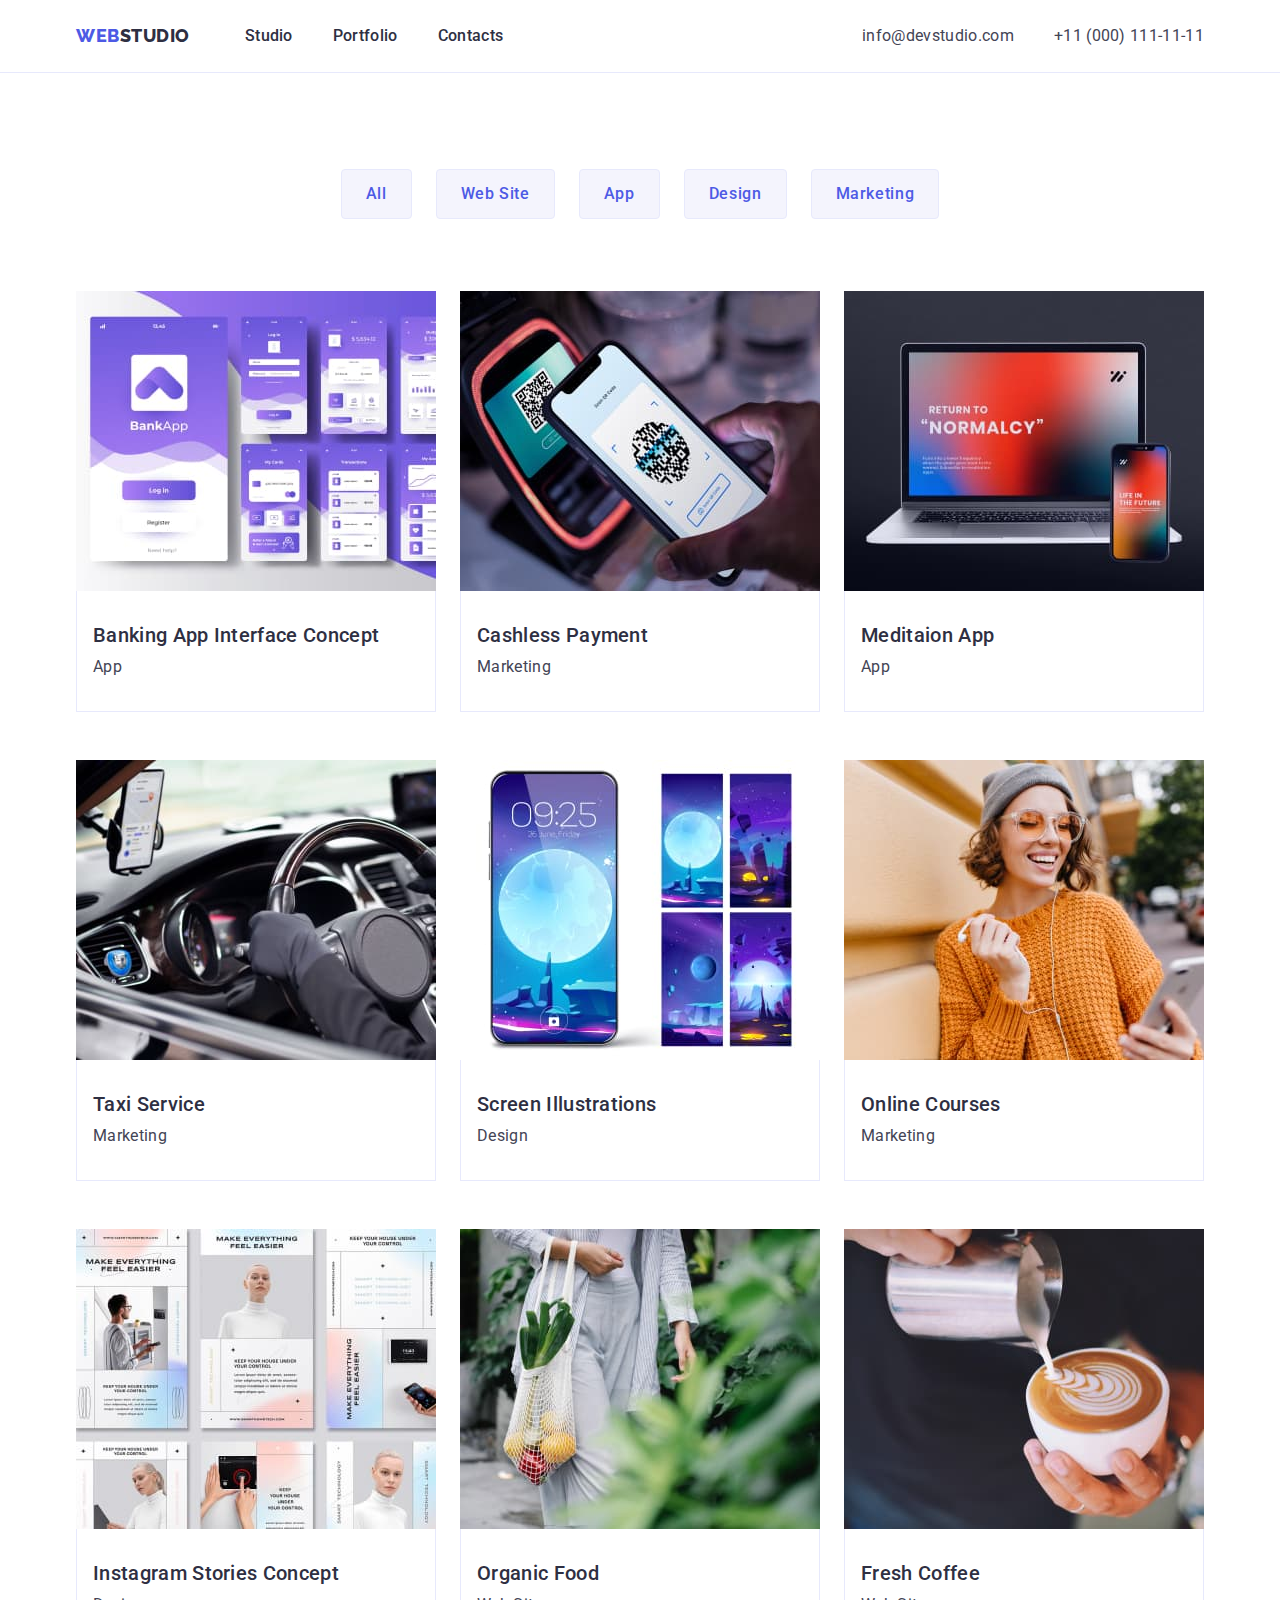
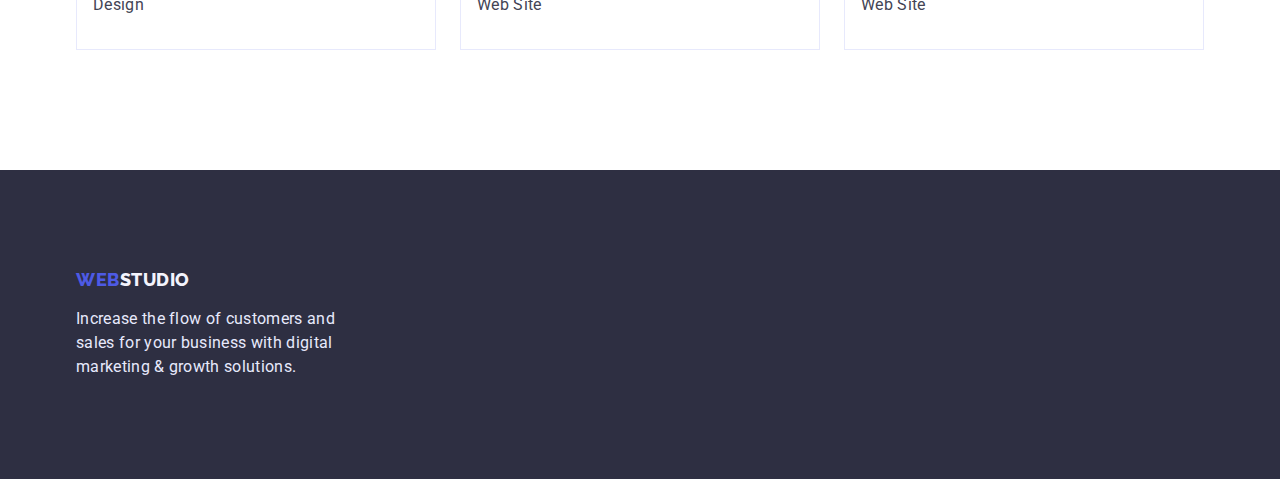
==== portfolio.html @ 79eab851 "Initial commit" ====
<!DOCTYPE html>
<html lang="en">
  <head>
    <meta charset="UTF-8" />
    <meta http-equiv="X-UA-Compatible" content="IE=edge" />
    <meta name="viewport" content="width=device-width, initial-scale=1.0" />
    <title>Portfolio</title>
    <link
      href="https://fonts.googleapis.com/css2?family=Raleway:wght@800&family=Roboto:wght@400;500;700&display=swap"
      rel="stylesheet"
    />
    <link
      rel="stylesheet"
      href="https://cdnjs.cloudflare.com/ajax/libs/modern-normalize/1.0.0/modern-normalize.min.css"
    />
    <link rel="stylesheet" href="./css/styles.css" />
  </head>
  <body>
    <header >
       <div class="container">
      <nav class="main-nav">
        <a class="logo" href="./index.html"><span>WEB</span>STUDIO</a>
        <ul class="site-nav list">
          <li class="item">
            <a href="./index.html" class="link"> Studio</a>
          </li>
          <li class="item">
            <a href="./portfolio.html" class="link"> Portfolio</a>
          </li>
          <li class="item">
            <a href="" class="link"> Contacts</a>
          </li>
        </ul>
      </nav>
      <address class="main-address">
        <ul class="site-addres list">
          <li class="item">
            <a href="mailto:info@devstudio.com" class="link"
              >info@devstudio.com</a
            >
          </li>
          <li class="item">
            <a href="tel:+110001111111" class="link">+11 (000) 111-11-11</a>
          </li>
        </ul>
      </address>
      
    </header>
    <main>
      <!-- кнопки -->
      <section class="section-portfolio section">
        <div class="container">
          <h2 class="section-title visually-hidden">Portfolio</h2>
          <ul class="section-button items">
            <li class="item">
              <button type="button" class="items-title">All</button>
            </li>
            <li class="item">
              <button type="button" class="items-title">Web Site</button>
            </li>
            <li class="item">
              <button type="button" class="items-title">App</button>
            </li>
            <li class="item">
              <button type="button" class="items-title">Design</button>
            </li>
            <li class="item">
              <button type="button" class="items-title">Marketing</button>
            </li>
          </ul>
        
          <ul class="project list">
            <li class="item">
              <a href="" class="column">
                <img
                  src="./images/portfolio1.jpg"
                  alt="Banking App Interface Concept"
                  width="360"
                  height="300"
                />
                <div class="content">
                  <h3 class="title">Banking App Interface Concept</h3>
                  <p class="slogan">App</p>
                </div>
                
              </a>
            </li>
            <li class="item">
              <a href="" class="column">
                <img
                  src="./images/portfolio2.jpg"
                  alt="Cashless Payment"
                  width="360"
                  height="300"
                />
                <div class="content">
                  <h3 class="title">Cashless Payment</h3>
                  <p class="slogan">Marketing</p>
                </div>
              </a>
            </li>
            <li class="item">
              <a href="" class="column">
                <img
                  src="./images/portfolio3.jpg"
                  alt="Meditaion App"
                  width="360"
                  height="300"
                />
                <div class="content">
                  <h3 class="title">Meditaion App</h3>
                  <p class="slogan">App</p>
                </div>
              </a>
            </li>
            <li class="item">
              <a href="" class="column">
                <img
                  src="./images/portfolio4.jpg"
                  alt="Taxi Service"
                  width="360"
                  height="300"
                />
                <div class="content">
                  <h3 class="title">Taxi Service</h3>
                  <p class="slogan">Marketing</p>
                </div>
              </a>
            </li>
            <li class="item">
              <a href="" class="column">
                <img
                  src="./images/portfolio5.jpg"
                  alt="Screen Illustrations"
                  width="360"
                  height="300"
                />
                <div class="content">
                  <h3 class="title">Screen Illustrations</h3>
                  <p class="slogan">Design</p>
                </div>
              </a>
            </li>
            <li class="item">
              <a href="" class="column">
                <img
                  src="./images/portfolio6.jpg"
                  alt="Online Courses"
                  width="360"
                  height="300"
                />
                <div class="content">
                  <h3 class="title">Online Courses</h3>
                  <p class="slogan">Marketing</p>
                </div>
              </a>
            </li>
            <li class="item">
              <a href="" class="column">
                <img
                  src="./images/portfolio7.jpg"
                  alt="Instagram Stories Concept"
                  width="360"
                  height="300"
                />
                <div class="content">
                  <h3 class="title">Instagram Stories Concept</h3>
                  <p class="slogan">Design</p>
                </div>
              </a>
            </li>
            <li class="item">
              <a href="" class="column">
                <img
                  src="./images/portfolio8.jpg"
                  alt="Organic Food"
                  width="360"
                  height="300"
                />
                <div class="content">
                  <h3 class="title">Organic Food</h3>
                  <p class="slogan">Web Site</p>
                </div>
              </a>
            </li>
            <li class="item">
              <a href="" class="column">
                <img
                  src="./images/portfolio9.jpg"
                  alt="Fresh Coffee"
                  width="360"
                  height="300"
                />
                <div class="content">
                  <h3 class="title">Fresh Coffee</h3>
                  <p class="slogan">Web Site</p>
                </div>
              </a>
            </li>
          </ul>
        </div>
      </section>
    </main>
    <footer class="footer">
      <div class="container-footer container">
        <a href="./index.html" class="logo-footer"><span>WEB</span>STUDIO</a>
        <p class="text-footer">
          Increase the flow of customers and sales for your business with
          digital marketing & growth solutions.

        </p>
      </div>
    </footer>
  </body>
</html>
---- css/styles.css ----
/* колір силок   #2E2F42 */
  /* колір номера#434455 */
  /* колір кнопок #4D5AE5 */
  /* колір фона#F4F4FD */

  :root {
    --primary-text-color: #434455;
    --title-text-color: #2E2F42;
    --accent-color: #4D5AE5;
    --primary-fon-color: #FFFFFF;
    --primary-white-color: #F4F4FD;

  }

  /* загальне */
  body {
    font-family: Roboto, sans-serif;
    color: #434455;
    font-weight: 400;
    font-size: 16px;
    line-height: 1.5;
    letter-spacing: 0.02em;
  }

  img {
    display: block;
    max-width: 100%;
    height: auto;
  }

  /* утиліти */
  .list,
  .title,
  p {
    list-style: none;
    text-decoration: none;
    padding: 0px;
    margin: 0px;
  }

  .main-nav,
  header .container {
    display: flex;
    align-items: center;


  }

  header {
    padding-left: 20px;
    padding-right: 20px;
    border-bottom: 1px solid #E7E9FC;

  }

  .container {
    margin-left: auto;
    margin-right: auto;
    width: 1158px;
    padding-left: 15px;
    padding-right: 15px;
  }

  /* логотип */
  .logo {
    color: var(--title-text-color);
    font-family: Raleway, cursive;
    font-weight: 800;
    font-size: 18px;
    line-height: 1.3;
    letter-spacing: 0.03em;
    text-decoration: none;
  }

  span {
    color: var(--accent-color);
  }

  /* навігація */
  .site-nav {
    margin-left: 55px;
  }

  .site-nav,
  .site-addres {
    display: flex;
    margin-bottom: 0px;
    margin-top: 0px;

  }

  .site-nav .item+.item,
  .site-addres .item+.item {
    margin-left: 40px;

  }

  .site-nav .link {
    padding-top: 24px;
    padding-bottom: 24px;
    display: block;
    color: var(--title-text-color);
    font-weight: 500;
    text-decoration: none;

  }

  .site-nav .link:hover,
  .site-nav .link:focus {
    color: var(--accent-color);

  }

  /* адреси */
  .main-address {
    margin-left: auto;
  }

  .site-addres .link {
    display: block;
    padding-top: 24px;
    padding-bottom: 24px;

    color: var(--primary-text-color);
    text-decoration: none;
    font-style: normal;
  }

  .site-addres .link:hover,
  .site-addres .link:focus {
    color: var(--accent-color);
  }

  /* герой */
  .hero {
    background-color: var(--title-text-color);


  }

  .hero .container {
    padding-top: 188px;
    padding-bottom: 188px;
    text-align: center;

  }

  .hero-title {
    color: var(--primary-fon-color);
    font-weight: 700;
    font-size: 56px;
    line-height: 1.07;
    width: 494px;
    margin-bottom: 48px;
    margin-left: auto;
    margin-right: auto;
  }

  /* кнопка  студія*/
  .button {
    background-color: var(--accent-color);
    color: var(--primary-white-color);
    font-family: inherit;
    cursor: pointer;
    font-weight: 500;
    font-size: 16px;
    line-height: 1.5;
    letter-spacing: 0.04em;
    border-radius: 4px;
    padding-top: 16px;
    padding-right: 32px;
    padding-bottom: 16px;
    padding-left: 32px;
  }

  /* секції */
  .section {
    padding-top: 120px;
    padding-bottom: 120px;

  }

  .section.work {
    padding-top: 0px;
  }

  /* що ми робимо */
  .site-work {
    display: flex;
  }

  .site-work .item+.item {
    margin-left: 24px;
  }

  .section-comands {
    background-color: var(--primary-white-color);
  }

  .section-title {
    margin-top: 0px;
    margin-bottom: 72px;
    color: var(--title-text-color);
    font-weight: 700;
    font-size: 36px;
    line-height: 1.1;
    text-align: center;
  }

  /* списки */

  .feature-list .title,
  .work-list .title {
    color: var(--title-text-color);
    font-weight: 500;
    font-size: 20px;
    line-height: 1.2;
    text-decoration: none;
    margin-top: 0px;
    margin-bottom: 8px;
  }

  /* сексія переваг */
  .feature-list {
    display: flex;
  }

  .feature-list .item+.item {
    margin-left: 24px;
  }

  /* секція команди */
  .work-list {
    display: flex;
    flex-wrap: wrap;
  }

  .work-list .item+.item {
    margin-left: 24px;
  }

  .work-list .title {
    padding-top: 32px;
  }

  .work-list .slogan {
    padding-bottom: 32px;
  }

  .feature-list,
  .work-list {
    margin-top: 0px;
    margin-bottom: 0px;
  }

  .work-list .item {

    text-align: center;
    width: 264px;

    background-color: var(--primary-fon-color)
  }

  .item .team {
    width: 232px;
    height: 56px;
    background-color: #fff;
  }

  /* вікна силок */

  .slogan {
    color: #434455;
    margin-top: 0px;
    margin-bottom: 0px;
  }

  /* footer */
  .footer {
    background-color: var(--title-text-color);


    padding-top: 100px;

    padding-bottom: 100px;
  }

  .logo-footer {
    color: var(--primary-white-color);
    display: block;
    text-decoration: none;
    font-family: 'Raleway';
    font-style: normal;
    font-weight: 800;
    font-size: 18px;
    line-height: 1.16;
    letter-spacing: 0.03em;

    margin-bottom: 16px;
  }

  .text-footer {

    width: 264px;
    color: #E7E9FC;
    margin: 0;
  }


  /* скритий заголовок */
  .visually-hidden {
    position: absolute;
    width: 1px;
    height: 1px;
    margin: -1px;
    border: 0;
    padding: 0;
    white-space: nowrap;
    clip-path: inset(100%);
    clip: rect(0 0 0 0);
    overflow: hidden;
  }

  .project {

    display: flex;
    flex-wrap: wrap;
  }

  .project .title {
    color: var(--title-text-color);
    font-weight: 500;
    font-size: 20px;
    line-height: 1.2;
    text-decoration: none;
    margin-top: 0px;
    margin-bottom: 8px;
  }

  .project .column {
    text-decoration: none;
  }

  .content {
   
    
    border: 1px solid #E7E9FC;
    border-top: none;
    padding: 32px 16px;
  }

  .project .item {
    width: 360px;

    margin-right: 24px;
    margin-bottom: 48px;
  }

  .project .item:nth-last-child(-n+3) {
    margin-bottom: 0;
  }

  .project .item:nth-child(3n) {
    margin-right: 0;
  }

  /* кнопки портфоліо */


  .items-title {
    background-color: var(--primary-white-color);
    color: var(--accent-color);
    cursor: pointer;
    border: 1px solid #E7E9FC;
    border-radius: 4px;
    font-weight: 500;
    font-size: 16px;
    line-height: 1.5;
    letter-spacing: 0.04em;
    padding: 12px 24px;
    margin-left: auto;
    margin-right: auto;
  }

  .items-title:hover,
  .items-title:focus {
    color: var(--primary-fon-color);
    background-color: var(--accent-color);
    border-color: var(--accent-color);
  }

  .section-button .item+.item {
    margin-left: 24px;
  }

  .section-portfolio {
    padding-top: 96px;

  }

  .section-button {
    display: flex;
    flex-wrap: wrap;
    margin-bottom: 72px;
    margin-top: 0;
    padding: 0;
    list-style: none;

    justify-content: center;
  }
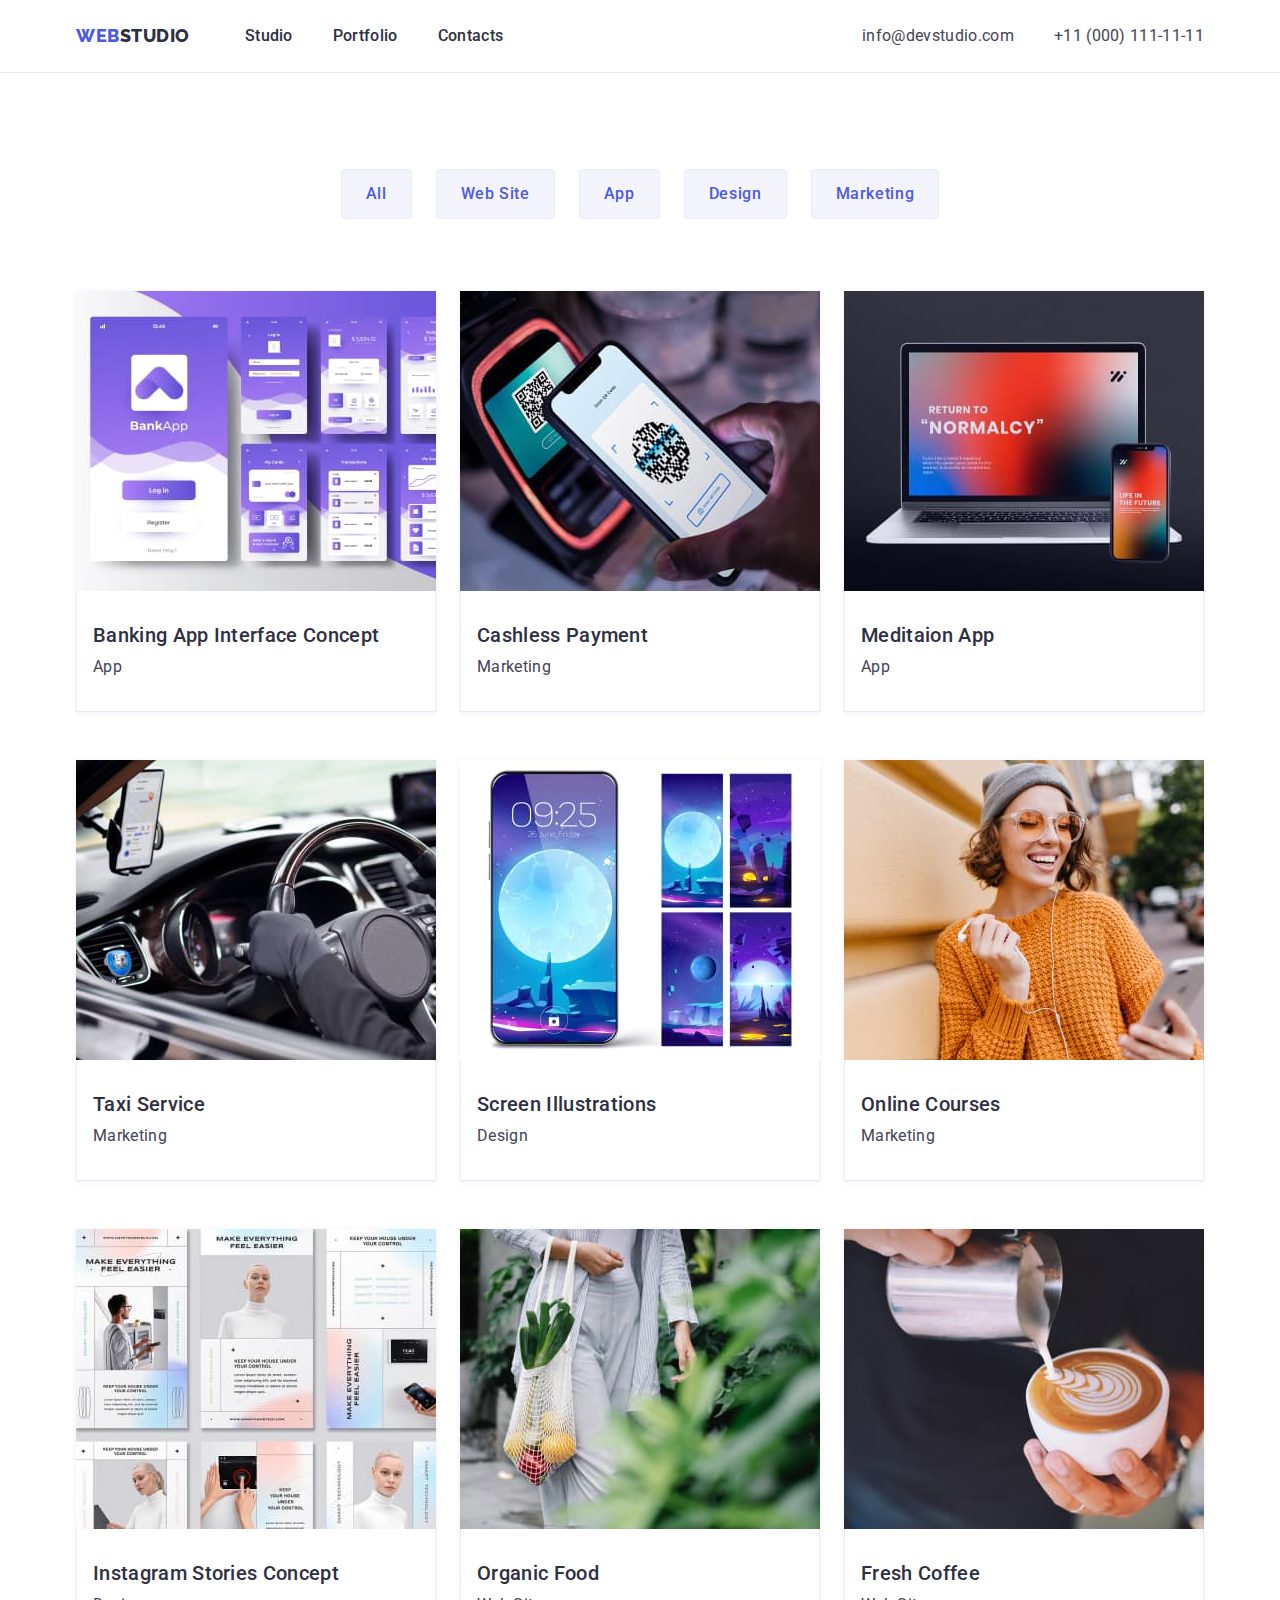
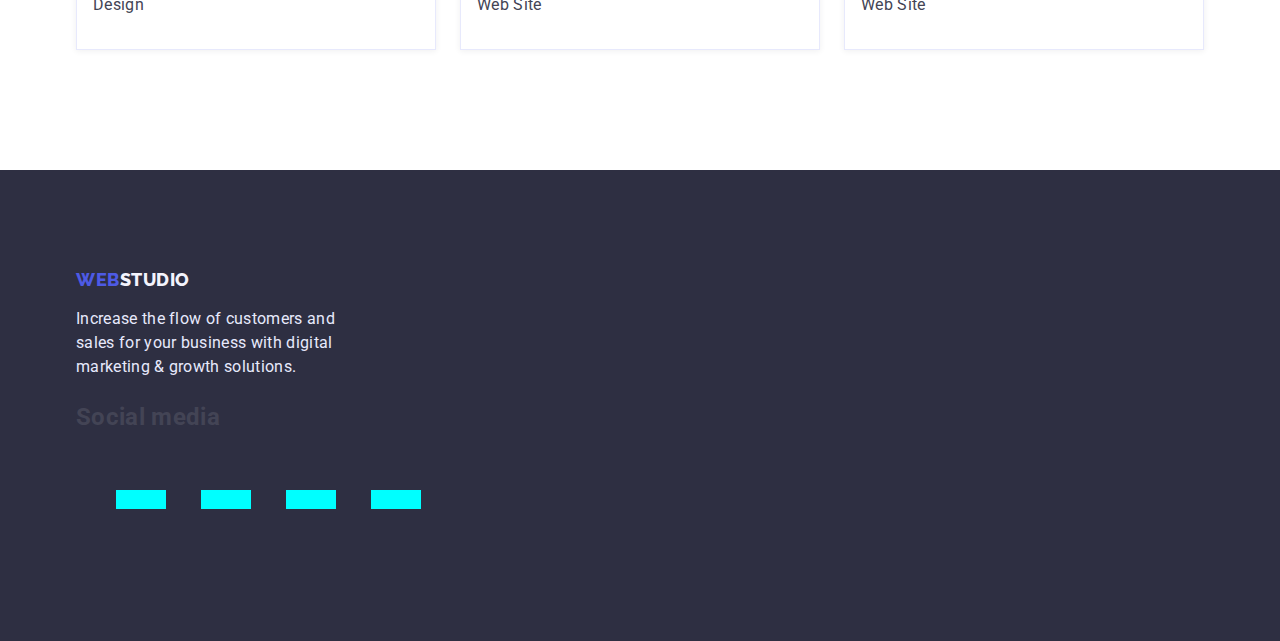
==== commit 6571b5f9: "787" ====
--- a/portfolio.html
+++ b/portfolio.html
@@ -16,35 +16,35 @@
     <link rel="stylesheet" href="./css/styles.css" />
   </head>
   <body>
-    <header >
-       <div class="container">
-      <nav class="main-nav">
-        <a class="logo" href="./index.html"><span>WEB</span>STUDIO</a>
-        <ul class="site-nav list">
-          <li class="item">
-            <a href="./index.html" class="link"> Studio</a>
-          </li>
-          <li class="item">
-            <a href="./portfolio.html" class="link"> Portfolio</a>
-          </li>
-          <li class="item">
-            <a href="" class="link"> Contacts</a>
-          </li>
-        </ul>
-      </nav>
-      <address class="main-address">
-        <ul class="site-addres list">
-          <li class="item">
-            <a href="mailto:info@devstudio.com" class="link"
-              >info@devstudio.com</a
-            >
-          </li>
-          <li class="item">
-            <a href="tel:+110001111111" class="link">+11 (000) 111-11-11</a>
-          </li>
-        </ul>
-      </address>
-      
+    <header>
+      <div class="container">
+        <nav class="main-nav">
+          <a class="logo" href="./index.html"><span>WEB</span>STUDIO</a>
+          <ul class="site-nav list">
+            <li class="item">
+              <a href="./index.html" class="link"> Studio</a>
+            </li>
+            <li class="item">
+              <a href="./portfolio.html" class="link"> Portfolio</a>
+            </li>
+            <li class="item">
+              <a href="" class="link"> Contacts</a>
+            </li>
+          </ul>
+        </nav>
+        <address class="main-address">
+          <ul class="site-addres list">
+            <li class="item">
+              <a href="mailto:info@devstudio.com" class="link"
+                >info@devstudio.com</a
+              >
+            </li>
+            <li class="item">
+              <a href="tel:+110001111111" class="link">+11 (000) 111-11-11</a>
+            </li>
+          </ul>
+        </address>
+      </div>
     </header>
     <main>
       <!-- кнопки -->
@@ -68,7 +68,7 @@
               <button type="button" class="items-title">Marketing</button>
             </li>
           </ul>
-        
+
           <ul class="project list">
             <li class="item">
               <a href="" class="column">
@@ -82,7 +82,6 @@
                   <h3 class="title">Banking App Interface Concept</h3>
                   <p class="slogan">App</p>
                 </div>
-                
               </a>
             </li>
             <li class="item">
@@ -207,8 +206,38 @@
         <p class="text-footer">
           Increase the flow of customers and sales for your business with
           digital marketing & growth solutions.
+        </p>
 
-        </p>
+        <h2 class="">Social media</h2>
+        <ul class="icons-footer">
+          <li class="item">
+            <a class="icon-networks">
+              <svg class="grgt">
+                <use href="./images/client-5.svg"></use>
+              </svg>
+            </a>
+          </li>
+          <li class="item">
+            <a class="icon-networks">
+              <svg class="grgt">
+                <use href="./images/client-5.svg"></use>
+              </svg>
+            </a>
+          </li>
+          <li class="item">
+            <a class="icon-networks">
+              <svg class="grgt">
+                <use href="./images/client-5.svg"></use>
+              </svg>
+            </a>
+          </li>
+          <li class="item">
+            <a class="icon-networks">
+              <svg class="grgt">
+                <use href="./images/client-5.svg"></use></svg
+            ></a>
+          </li>
+        </ul>
       </div>
     </footer>
   </body>
--- a/css/styles.css
+++ b/css/styles.css
@@ -134,16 +134,24 @@
   /* герой */
   .hero {
     background-color: var(--title-text-color);
-
-
-  }
-
-  .hero .container {
+    height: 600px;
+    max-width: 1440px;
+    margin-left: auto;
+    margin-right: auto;
+  background-image: linear-gradient(rgba(46, 47, 66, 0.7),
+  rgba(46, 47, 66, 0.7)),
+   url('../images/hero.jpg');
+  
+    background-repeat: repeat;
+    background-size: cover;
+    background-position: center;
     padding-top: 188px;
     padding-bottom: 188px;
     text-align: center;
 
   }
+
+  
 
   .hero-title {
     color: var(--primary-fon-color);
@@ -171,6 +179,7 @@
     padding-right: 32px;
     padding-bottom: 16px;
     padding-left: 32px;
+    box-shadow: 0px 4px 4px rgba(0, 0, 0, 0.15);
   }
 
   /* секції */
@@ -205,6 +214,7 @@
     font-size: 36px;
     line-height: 1.1;
     text-align: center;
+    text-transform: capitalize;
   }
 
   /* списки */
@@ -224,6 +234,32 @@
   .feature-list {
     display: flex;
   }
+ .feature-list .item::before{
+      content: "";
+      display: inline-block;
+      background-color: var(--primary-white-color);
+      height: 112px;
+      width: 264px;
+      background-repeat: no-repeat;
+      background-position: center;
+     
+ }
+ .item.icon-antenna::before{
+   background-image: url('../images/icons.svg/advantage-1.svg');
+
+   }
+
+  .item.icon-clock::before {
+  background-image: url('../images/icons.svg/advantage-2.svg');
+  }
+.item.icon-diagram::before {
+  background-image: url('../images/icons.svg/advantage-3.svg');
+
+}
+.item.icon-astronaut::before {
+  background-image: url('../images/icons.svg/advantage-4.svg');
+
+}
 
   .feature-list .item+.item {
     margin-left: 24px;
@@ -243,10 +279,7 @@
     padding-top: 32px;
   }
 
-  .work-list .slogan {
-    padding-bottom: 32px;
-  }
-
+  
   .feature-list,
   .work-list {
     margin-top: 0px;
@@ -258,7 +291,9 @@
     text-align: center;
     width: 264px;
 
-    background-color: var(--primary-fon-color)
+    background-color: var(--primary-fon-color);
+    box-shadow: 0px 1px 6px rgba(46, 47, 66, 0.08), 0px 1px 1px rgba(46, 47, 66, 0.16), 0px 2px 1px rgba(46, 47, 66, 0.08);
+      border-radius: 0px 0px 4px 4px;
   }
 
   .item .team {
@@ -266,6 +301,46 @@
     height: 56px;
     background-color: #fff;
   }
+.customers.list{
+  display: flex;
+  margin-left: auto;
+  margin-right: auto;
+}
+.customers .item{
+  border: 1px solid var(--primary-text-color);
+  border-radius: 5px;
+}
+.customers .item + .item{
+margin-left: 24px;
+}
+
+   .customer::before{
+    content: "";
+      display: inline-block;
+    width: 168px;
+    height: 88px;
+    background-repeat: no-repeat;
+    background-position: center;
+
+   }
+.customer.client-1::before{
+  background-image: url('../images/icons.svg/logo-1.svg');
+}
+.customer.client-2::before {
+  background-image: url('../images/icons.svg/logo-2.svg');
+}
+.customer.client-3::before {
+  background-image: url('../images/icons.svg/logo-3.svg');
+}
+.customer.client-4::before {
+  background-image: url('../images/icons.svg/logo-4.svg');
+}
+.customer.client-5::before {
+  background-image: url('../images/icons.svg/logo-5.svg');
+}
+.customer.client-6::before {
+  background-image: url('../images/icons.svg/logo-6.svg');
+}
 
   /* вікна силок */
 
@@ -278,7 +353,7 @@
   /* footer */
   .footer {
     background-color: var(--title-text-color);
-
+   display: flex;
 
     padding-top: 100px;
 
@@ -298,6 +373,7 @@
 
     margin-bottom: 16px;
   }
+ 
 
   .text-footer {
 
@@ -320,7 +396,7 @@
     clip: rect(0 0 0 0);
     overflow: hidden;
   }
-
+ 
   .project {
 
     display: flex;
@@ -342,8 +418,6 @@
   }
 
   .content {
-   
-    
     border: 1px solid #E7E9FC;
     border-top: none;
     padding: 32px 16px;
@@ -354,6 +428,7 @@
 
     margin-right: 24px;
     margin-bottom: 48px;
+    box-shadow: 0px 1px 6px rgba(46, 47, 66, 0.08);
   }
 
   .project .item:nth-last-child(-n+3) {
@@ -387,6 +462,7 @@
     color: var(--primary-fon-color);
     background-color: var(--accent-color);
     border-color: var(--accent-color);
+    box-shadow: 0px 3px 1px rgba(0, 0, 0, 0.1), 0px 2px 1px rgba(0, 0, 0, 0.08), 0px 2px 2px rgba(0, 0, 0, 0.12);
   }
 
   .section-button .item+.item {
@@ -407,4 +483,59 @@
     list-style: none;
 
     justify-content: center;
-  }+  }
+  .footer-networks{
+    color: red;
+    text-decoration: none;
+    margin-left: 120px;
+    margin-right: auto;
+  }
+    .icons-footer{
+      display: flex; 
+      list-style: none;
+      
+  }    
+    .icons-footer .item{
+      display: block;
+      height: 70px;
+    }
+  .icon-networks{
+    color: #fff;
+    text-decoration: none;
+     
+       background-color: aqua;
+    }
+    .icons-footer .item + .item{
+      margin-left: 35px;
+    }
+    .grgt{
+      width: 50px;
+      height: 50px;
+      color: red;
+    }
+   
+     
+  
+
+
+
+
+
+    .item .icons{
+      border-radius: 50%;
+      background-color: var(--accent-color);
+      width: 40px;
+      height: 40px;
+      display: block;
+      fill: red;
+      color: aqua;
+    }
+    .qwe{
+      fill: #fff;
+      
+    }
+        .customer-logo{
+          fill: red;
+          
+
+        }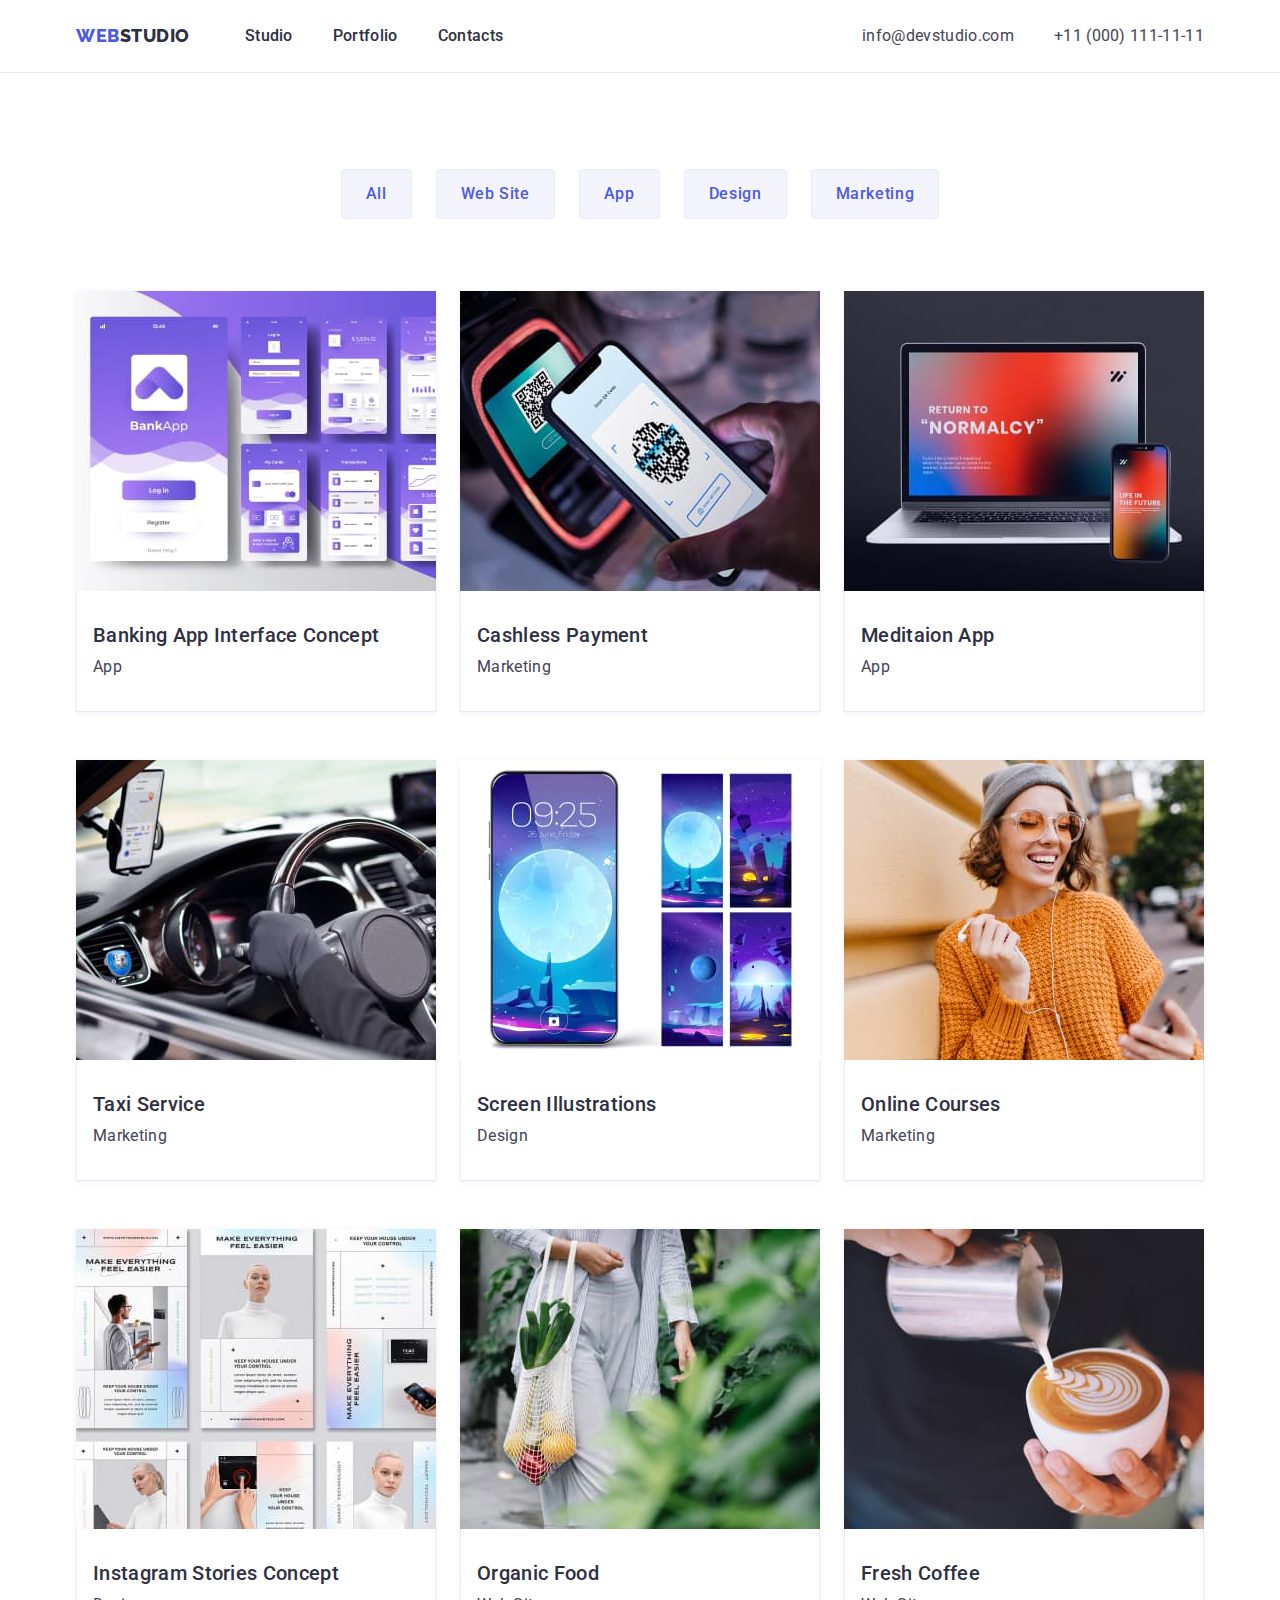
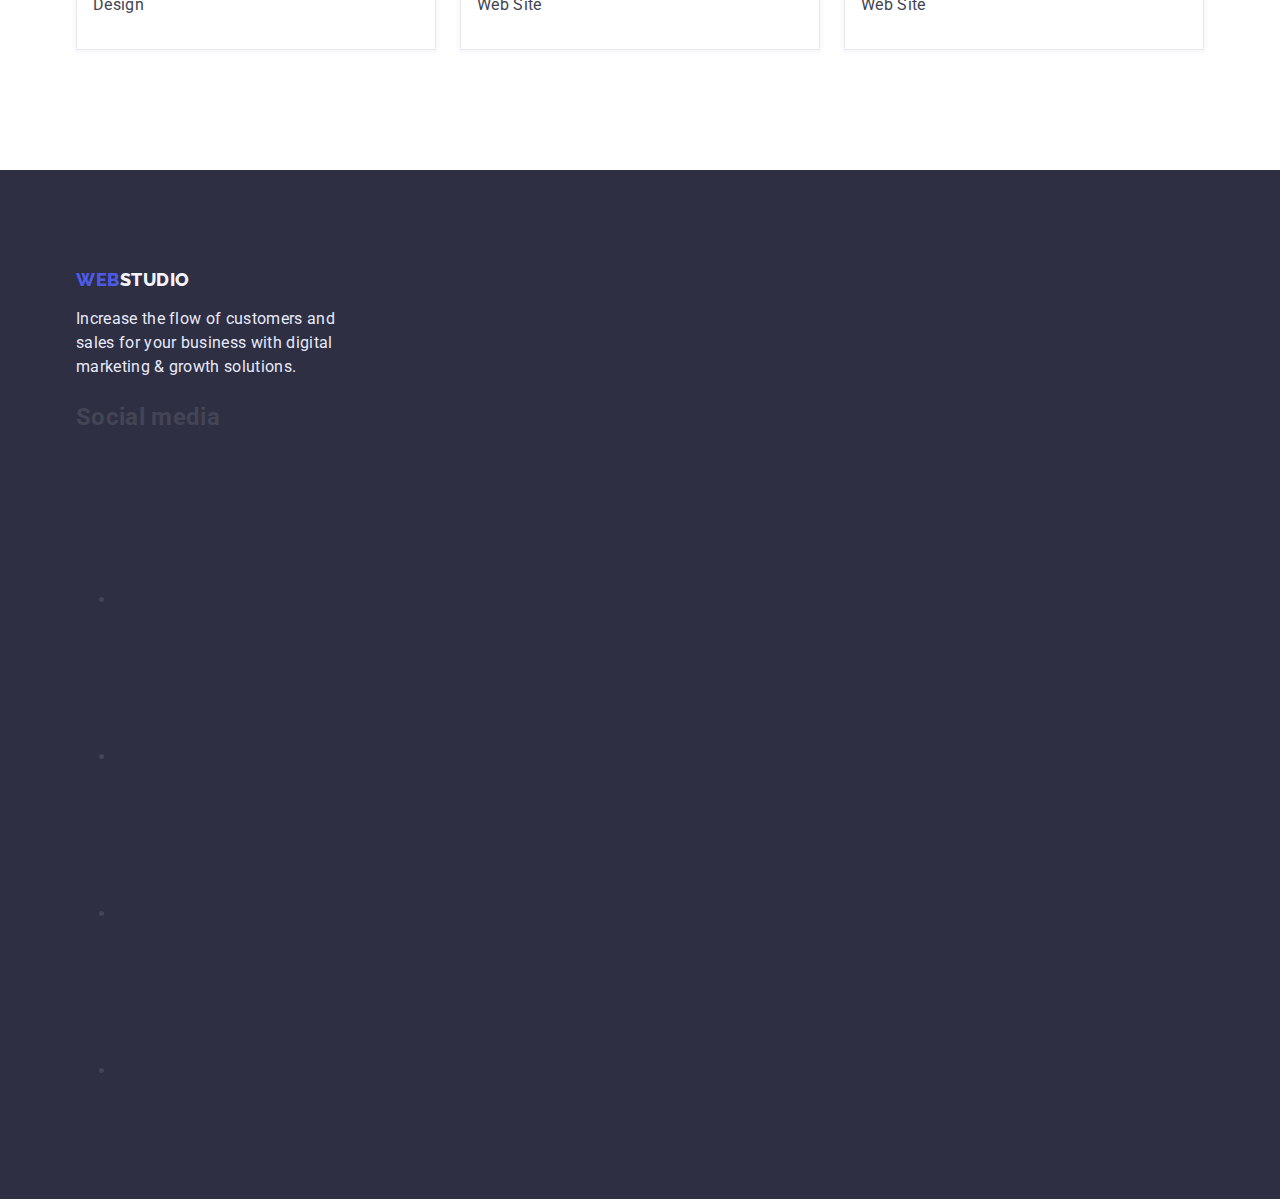
==== commit 5bdc527c: "іконки мереж" ====
--- a/portfolio.html
+++ b/portfolio.html
@@ -234,8 +234,9 @@
           <li class="item">
             <a class="icon-networks">
               <svg class="grgt">
-                <use href="./images/client-5.svg"></use></svg
-            ></a>
+                <use href="./images/client-5.svg"></use>
+              </svg>
+            </a>
           </li>
         </ul>
       </div>
--- a/css/styles.css
+++ b/css/styles.css
@@ -2,6 +2,7 @@
   /* колір номера#434455 */
   /* колір кнопок #4D5AE5 */
   /* колір фона#F4F4FD */
+  
 
   :root {
     --primary-text-color: #434455;
@@ -270,7 +271,9 @@
     display: flex;
     flex-wrap: wrap;
   }
-
+.work-list .slogan{
+  margin-bottom: 8px;
+}
   .work-list .item+.item {
     margin-left: 24px;
   }
@@ -294,13 +297,45 @@
     background-color: var(--primary-fon-color);
     box-shadow: 0px 1px 6px rgba(46, 47, 66, 0.08), 0px 1px 1px rgba(46, 47, 66, 0.16), 0px 2px 1px rgba(46, 47, 66, 0.08);
       border-radius: 0px 0px 4px 4px;
-  }
+      padding-bottom: 32px;
+  }
+
+
+.networks-list{
+  list-style: none;
+  display: flex;
+  margin-left: 16px;
+  
+  padding: 0;
+}
+.networks-list .item-network + .item-network{
+  margin-left: 24px;
+}
+  .item-network .network-link{
+    width: 40px;
+    height: 40px;
+    background-color:#4D5AE5;
+    border-radius: 50%;
+    display: block;
+    padding: 12px;
+  }
+    .item-network .network-link:hover
+    .item-network .network-link:focus{
+      background-color: #404BBF;
+    }
+
+    .network-link .network-logo{
+      fill:#FFFFFF;
+    }
+/* thyhy */
 
   .item .team {
     width: 232px;
     height: 56px;
     background-color: #fff;
   }
+
+  
 .customers.list{
   display: flex;
   margin-left: auto;
@@ -309,39 +344,30 @@
 .customers .item{
   border: 1px solid var(--primary-text-color);
   border-radius: 5px;
+  padding: 16px 32px;
+  width: 168px;
+  height: 88px;
 }
 .customers .item + .item{
 margin-left: 24px;
 }
 
-   .customer::before{
+   .item .customer{
     content: "";
       display: inline-block;
     width: 168px;
     height: 88px;
     background-repeat: no-repeat;
     background-position: center;
+    fill: #4D5AE5;
 
    }
-.customer.client-1::before{
-  background-image: url('../images/icons.svg/logo-1.svg');
-}
-.customer.client-2::before {
-  background-image: url('../images/icons.svg/logo-2.svg');
-}
-.customer.client-3::before {
-  background-image: url('../images/icons.svg/logo-3.svg');
-}
-.customer.client-4::before {
-  background-image: url('../images/icons.svg/logo-4.svg');
-}
-.customer.client-5::before {
-  background-image: url('../images/icons.svg/logo-5.svg');
-}
-.customer.client-6::before {
-  background-image: url('../images/icons.svg/logo-6.svg');
-}
-
+      .customer .customer-logo{
+      fill:#8E8F99;
+     }
+   .customer .customer-logo:hover {
+     fill: var(--accent-color);
+   }
   /* вікна силок */
 
   .slogan {
@@ -484,58 +510,4 @@
 
     justify-content: center;
   }
-  .footer-networks{
-    color: red;
-    text-decoration: none;
-    margin-left: 120px;
-    margin-right: auto;
-  }
-    .icons-footer{
-      display: flex; 
-      list-style: none;
-      
-  }    
-    .icons-footer .item{
-      display: block;
-      height: 70px;
-    }
-  .icon-networks{
-    color: #fff;
-    text-decoration: none;
-     
-       background-color: aqua;
-    }
-    .icons-footer .item + .item{
-      margin-left: 35px;
-    }
-    .grgt{
-      width: 50px;
-      height: 50px;
-      color: red;
-    }
-   
-     
-  
-
-
-
-
-
-    .item .icons{
-      border-radius: 50%;
-      background-color: var(--accent-color);
-      width: 40px;
-      height: 40px;
-      display: block;
-      fill: red;
-      color: aqua;
-    }
-    .qwe{
-      fill: #fff;
-      
-    }
-        .customer-logo{
-          fill: red;
-          
-
-        }+  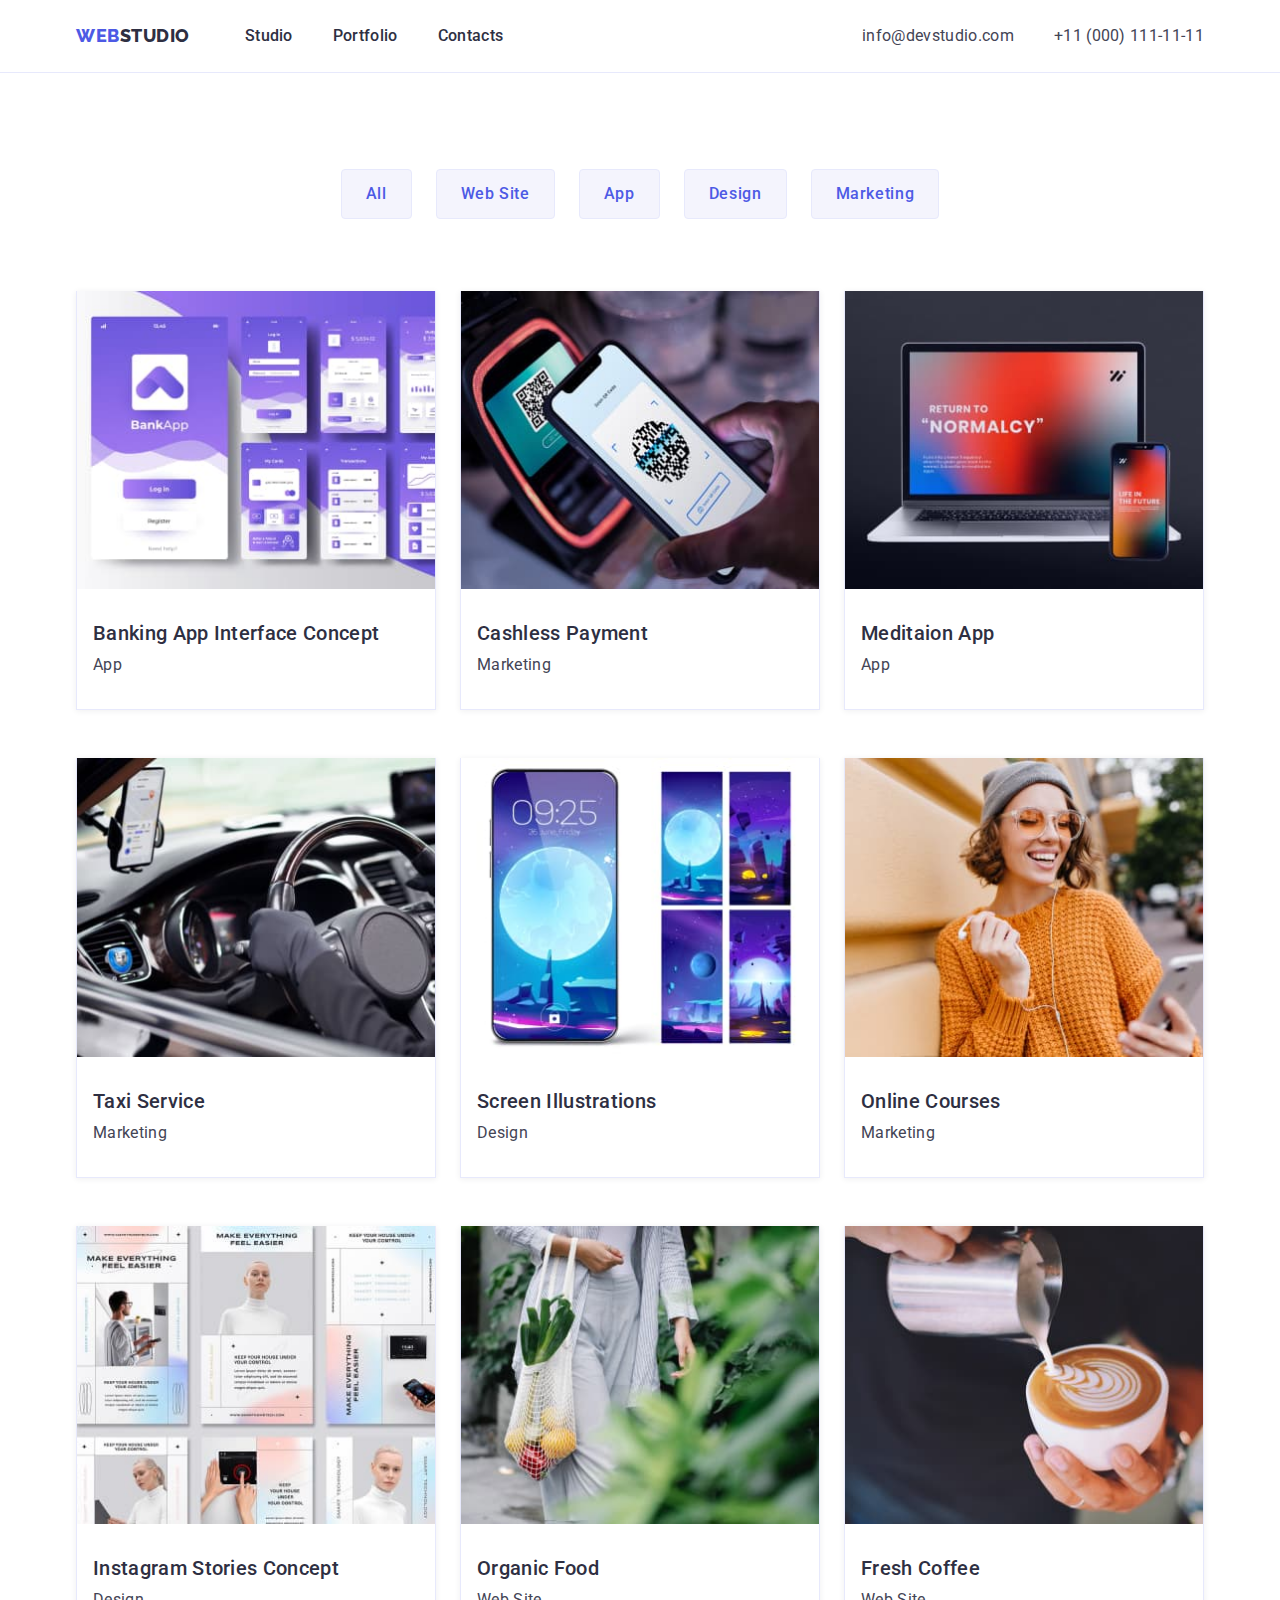
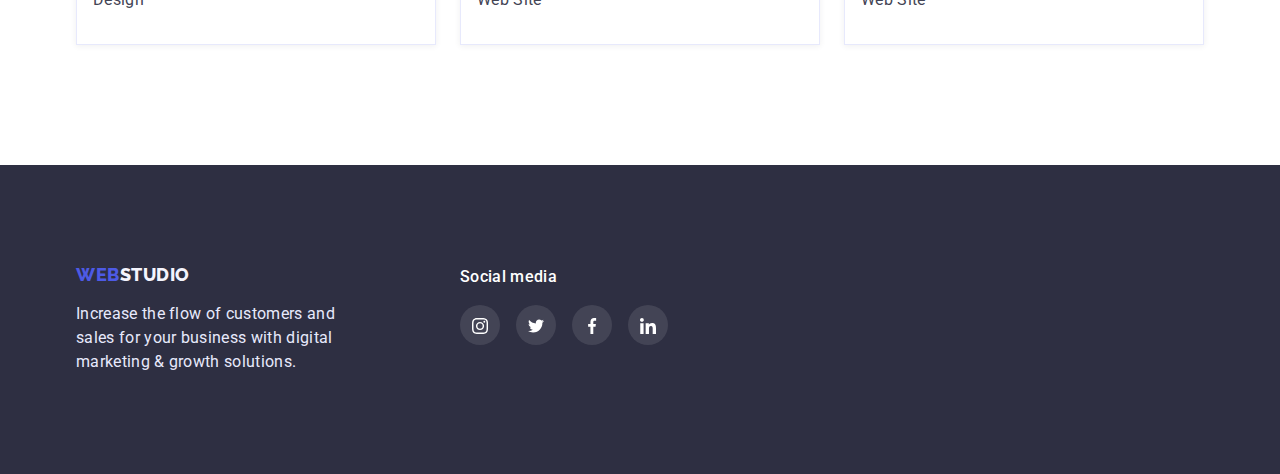
==== commit 79e18c8f: "іконки у футері" ====
--- a/portfolio.html
+++ b/portfolio.html
@@ -201,44 +201,47 @@
       </section>
     </main>
     <footer class="footer">
-      <div class="container-footer container">
-        <a href="./index.html" class="logo-footer"><span>WEB</span>STUDIO</a>
-        <p class="text-footer">
-          Increase the flow of customers and sales for your business with
-          digital marketing & growth solutions.
-        </p>
-
-        <h2 class="">Social media</h2>
-        <ul class="icons-footer">
-          <li class="item">
-            <a class="icon-networks">
-              <svg class="grgt">
-                <use href="./images/client-5.svg"></use>
-              </svg>
-            </a>
-          </li>
-          <li class="item">
-            <a class="icon-networks">
-              <svg class="grgt">
-                <use href="./images/client-5.svg"></use>
-              </svg>
-            </a>
-          </li>
-          <li class="item">
-            <a class="icon-networks">
-              <svg class="grgt">
-                <use href="./images/client-5.svg"></use>
-              </svg>
-            </a>
-          </li>
-          <li class="item">
-            <a class="icon-networks">
-              <svg class="grgt">
-                <use href="./images/client-5.svg"></use>
-              </svg>
-            </a>
-          </li>
-        </ul>
+      <div class="container container-footer">
+        <div class="container-logo">
+          <a href="./index.html" class="logo-footer"><span>WEB</span>STUDIO</a>
+          <p class="text-footer">
+            Increase the flow of customers and sales for your business with
+            digital marketing & growth solutions.
+          </p>
+        </div>
+        <div class="container-social">
+          <h2 class="title">Social media</h2>
+          <ul class="networks-list-footer">
+            <li class="item-network-footer">
+              <a href="" class="network-link-footer">
+                <svg class="network-logo-footer" width="16" height="16">
+                  <use href="./images/icons.svg#icon-instagram"></use>
+                </svg>
+              </a>
+            </li>
+            <li class="item-network-footer">
+              <a href="" class="network-link-footer">
+                <svg class="network-logo-footer" width="16" height="16">
+                  <use href="./images/icons.svg#icon-twitter"></use>
+                </svg>
+              </a>
+            </li>
+            <li class="item-network-footer">
+              <a href="" class="network-link-footer">
+                <svg class="network-logo-footer" width="16" height="16">
+                  <use href="./images/icons.svg#icon-facebook"></use>
+                </svg>
+              </a>
+            </li>
+            <li class="item-network-footer">
+              <a href="" class="network-link-footer">
+                <svg class="network-logo-footer" width="16" height="16">
+                  <use href="./images/icons.svg#icon-linkedin"></use>
+                </svg>
+              </a>
+            </li>
+          </ul>
+        </div>
       </div>
     </footer>
   </body>
--- a/css/styles.css
+++ b/css/styles.css
@@ -10,7 +10,8 @@
     --accent-color: #4D5AE5;
     --primary-fon-color: #FFFFFF;
     --primary-white-color: #F4F4FD;
-
+--ocean:#404BBF;
+    --success:#31D0AA;
   }
 
   /* загальне */
@@ -181,7 +182,12 @@
     padding-bottom: 16px;
     padding-left: 32px;
     box-shadow: 0px 4px 4px rgba(0, 0, 0, 0.15);
-  }
+    border: none;
+  }
+    .button:hover,
+        .button:focus{
+          background-color: var(--ocean);
+        }
 
   /* секції */
   .section {
@@ -243,22 +249,28 @@
       width: 264px;
       background-repeat: no-repeat;
       background-position: center;
+    cursor: pointer;
      
  }
+ .feature-list .item::before:hover,
+    .feature-list .item::before:focus{
+filter: drop-shadow(0px 4px 4px rgba(0, 0, 0, 0.25));
+ 
+    }
  .item.icon-antenna::before{
-   background-image: url('../images/icons.svg/advantage-1.svg');
+   background-image: url('../images/antenna.svg');
 
    }
 
   .item.icon-clock::before {
-  background-image: url('../images/icons.svg/advantage-2.svg');
+  background-image: url('../images/clock.svg');
   }
 .item.icon-diagram::before {
-  background-image: url('../images/icons.svg/advantage-3.svg');
+  background-image: url('../images/diagram.svg');
 
 }
 .item.icon-astronaut::before {
-  background-image: url('../images/icons.svg/advantage-4.svg');
+  background-image: url('../images/astronaut.svg');
 
 }
 
@@ -314,25 +326,27 @@
   .item-network .network-link{
     width: 40px;
     height: 40px;
-    background-color:#4D5AE5;
+    background-color: var(--accent-color);
     border-radius: 50%;
     display: block;
     padding: 12px;
-  }
-    .item-network .network-link:hover
+    color: #fff;
+  }
+    .item-network .network-link:hover,
     .item-network .network-link:focus{
-      background-color: #404BBF;
+      background-color: var(--ocean);
+      
     }
 
     .network-link .network-logo{
-      fill:#FFFFFF;
+      fill:currentColor;
     }
 /* thyhy */
 
   .item .team {
     width: 232px;
     height: 56px;
-    background-color: #fff;
+    background-color: var(--primary-fon-color);
   }
 
   
@@ -341,13 +355,8 @@
   margin-left: auto;
   margin-right: auto;
 }
-.customers .item{
-  border: 1px solid var(--primary-text-color);
-  border-radius: 5px;
-  padding: 16px 32px;
-  width: 168px;
-  height: 88px;
-}
+
+
 .customers .item + .item{
 margin-left: 24px;
 }
@@ -359,19 +368,26 @@
     height: 88px;
     background-repeat: no-repeat;
     background-position: center;
-    fill: #4D5AE5;
-
+    border: 1px solid #8E8F99;
+      border-radius: 5px;
+      padding: 16px 32px;
+      width: 168px;
+      height: 88px;
+      color: #8E8F99;
    }
+.item .customer:hover{
+  border-color:1px solid var(--accent-color);
+  color: var(--accent-color);
+}
+   
       .customer .customer-logo{
-      fill:#8E8F99;
-     }
-   .customer .customer-logo:hover {
-     fill: var(--accent-color);
-   }
+      fill: currentColor;
+      }
+   
   /* вікна силок */
 
   .slogan {
-    color: #434455;
+    color: var(--primary-text-color);
     margin-top: 0px;
     margin-bottom: 0px;
   }
@@ -401,13 +417,64 @@
   }
  
 
-  .text-footer {
+  /* .text-footer {
 
     width: 264px;
     color: #E7E9FC;
     margin: 0;
-  }
-
+  } */
+.container-footer{
+  display: flex;
+  color: #E7E9FC;
+}
+.container-footer .container-logo{
+  width: 264px;
+}
+.container-social .title{
+  font-family: 'Roboto';
+    font-style: normal;
+    font-weight: 500;
+    font-size: 16px;
+    line-height: 1.5;
+    letter-spacing: 0.02em;
+    color: var(--primary-fon-color);
+    margin-bottom: 16px;
+  
+}
+.container-footer .container-social{
+  margin-left: 120px;
+  width: 208px;
+}
+.networks-list-footer {
+  list-style: none;
+  display: flex;
+
+  padding: 0;
+}
+
+.networks-list-footer .item-network-footer + .item-network-footer {
+  margin-left: 16px;
+}
+
+.item-network-footer .network-link-footer {
+  width: 40px;
+  height: 40px;
+  background-color:rgba(255, 255, 255, 0.1) ;
+  border-radius: 50%;
+  display: block;
+  padding: 12px;
+  color: #fff;
+}
+
+.item-network-footer .network-link-footer:hover,
+.item-network-footer .network-link-footer:focus {
+  background-color: var(--success);
+
+}
+
+.network-link-footer .network-logo-footer {
+  fill: currentColor;
+}
 
   /* скритий заголовок */
   .visually-hidden {
@@ -444,8 +511,7 @@
   }
 
   .content {
-    border: 1px solid #E7E9FC;
-    border-top: none;
+    
     padding: 32px 16px;
   }
 
@@ -455,7 +521,15 @@
     margin-right: 24px;
     margin-bottom: 48px;
     box-shadow: 0px 1px 6px rgba(46, 47, 66, 0.08);
-  }
+    border: 1px solid #E7E9FC;
+    border-top: none;
+  }
+.project .item:hover,
+.project .item:focus{
+  border-top: none;
+  border: 0.5px solid var(--primary-white-color) ;
+    box-shadow: 0px 1px 6px rgba(46, 47, 66, 0.08), 0px 1px 1px rgba(46, 47, 66, 0.16), 0px 2px 1px rgba(46, 47, 66, 0.08);
+}
 
   .project .item:nth-last-child(-n+3) {
     margin-bottom: 0;
